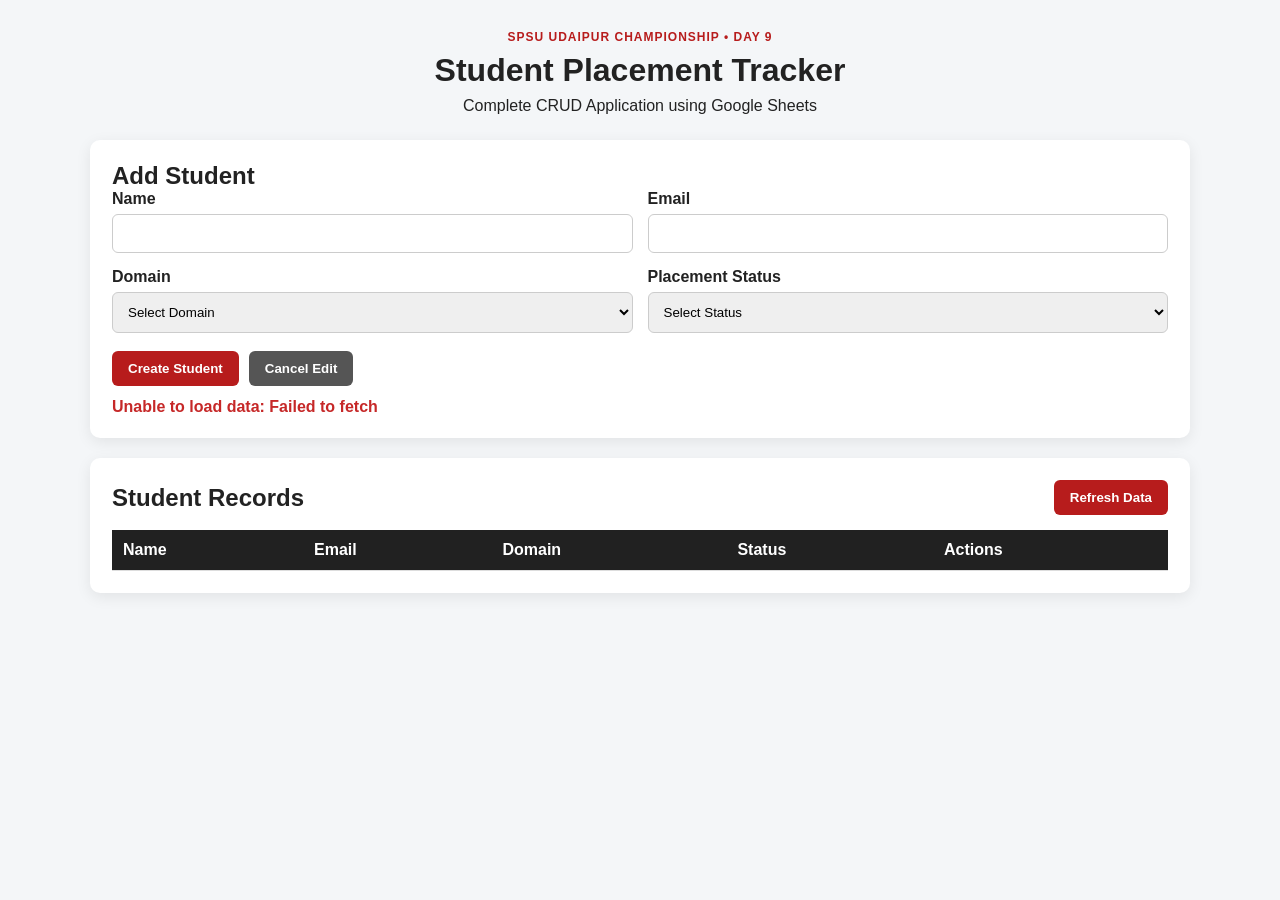
==== index.html @ 532a05fd "Initial project setup" ====
<!DOCTYPE html>
<html lang="en">
<head>
  <meta charset="UTF-8">
  <meta name="viewport" content="width=device-width, initial-scale=1.0">
  <title>SPSU Student Placement Tracker</title>
  <link rel="stylesheet" href="style.css">
</head>
<body>
  <div class="container">
    <header>
      <p class="eyebrow">SPSU UDAIPUR CHAMPIONSHIP • DAY 9</p>
      <h1>Student Placement Tracker</h1>
      <p>Complete CRUD Application using Google Sheets</p>
    </header>

    <section class="card">
      <h2 id="formTitle">Add Student</h2>
      <form id="studentForm">
        <input type="hidden" id="studentId">
        <div class="grid">
          <div>
            <label>Name</label>
            <input type="text" id="name" required>
          </div>
          <div>
            <label>Email</label>
            <input type="email" id="email" required>
          </div>
          <div>
            <label>Domain</label>
            <select id="domain" required>
              <option value="">Select Domain</option>
              <option>Java Full Stack</option>
              <option>Data Analytics</option>
              <option>Python</option>
              <option>Cloud</option>
              <option>UI/UX</option>
            </select>
          </div>
          <div>
            <label>Placement Status</label>
            <select id="status" required>
              <option value="">Select Status</option>
              <option>Learning</option>
              <option>Interview Ready</option>
              <option>Placed</option>
            </select>
          </div>
        </div>
        <div class="actions">
          <button type="submit" id="submitBtn">Create Student</button>
          <button type="button" class="secondary" onclick="resetForm()">
            Cancel Edit
          </button>
        </div>
      </form>
      <p id="message"></p>
    </section>

    <section class="card">
      <div class="tableHeader">
        <h2>Student Records</h2>
        <button onclick="loadStudents()">Refresh Data</button>
      </div>
      <div class="tableWrapper">
        <table>
          <thead>
            <tr>
              <th>Name</th>
              <th>Email</th>
              <th>Domain</th>
              <th>Status</th>
              <th>Actions</th>
            </tr>
          </thead>
          <tbody id="studentTableBody"></tbody>
        </table>
      </div>
    </section>
  </div>
  <script src="script.js"></script>
</body>
</html>
---- style.css ----
* {
  box-sizing: border-box;
  margin: 0;
  padding: 0;
  font-family: Arial, sans-serif;
}

body {
  background: #f4f6f8;
  color: #222;
  padding: 30px 15px;
}

.container {
  max-width: 1100px;
  margin: auto;
}

header {
  text-align: center;
  margin-bottom: 25px;
}

.eyebrow {
  color: #b71c1c;
  font-weight: bold;
  letter-spacing: 1px;
  font-size: 12px;
}

h1 {
  margin: 8px 0;
}

.card {
  background: white;
  padding: 22px;
  margin-bottom: 20px;
  border-radius: 10px;
  box-shadow: 0 4px 15px rgba(0,0,0,0.08);
}

.grid {
  display: grid;
  grid-template-columns: repeat(2, 1fr);
  gap: 15px;
}

label {
  display: block;
  font-weight: bold;
  margin-bottom: 6px;
}

input, select {
  width: 100%;
  padding: 11px;
  border: 1px solid #ccc;
  border-radius: 6px;
}

.actions {
  margin-top: 18px;
  display: flex;
  gap: 10px;
}

button {
  background: #b71c1c;
  color: white;
  border: none;
  padding: 10px 16px;
  border-radius: 6px;
  cursor: pointer;
  font-weight: bold;
}

button:hover {
  opacity: 0.9;
}

.secondary {
  background: #555;
}

.tableHeader {
  display: flex;
  justify-content: space-between;
  align-items: center;
  margin-bottom: 15px;
}

.tableWrapper {
  overflow-x: auto;
}

table {
  width: 100%;
  border-collapse: collapse;
}

th {
  background: #212121;
  color: white;
}

th, td {
  padding: 11px;
  text-align: left;
  border-bottom: 1px solid #ddd;
}

.actionBtn {
  margin-right: 5px;
  padding: 7px 10px;
  font-size: 12px;
}

.editBtn {
  background: #1565c0;
}

.deleteBtn {
  background: #c62828;
}

#message {
  margin-top: 12px;
  font-weight: bold;
}

.success {
  color: #2e7d32;
}

.error {
  color: #c62828;
}

@media (max-width: 700px) {
  .grid {
    grid-template-columns: 1fr;
  }
  .tableHeader {
    flex-direction: column;
    align-items: flex-start;
    gap: 10px;
  }
}
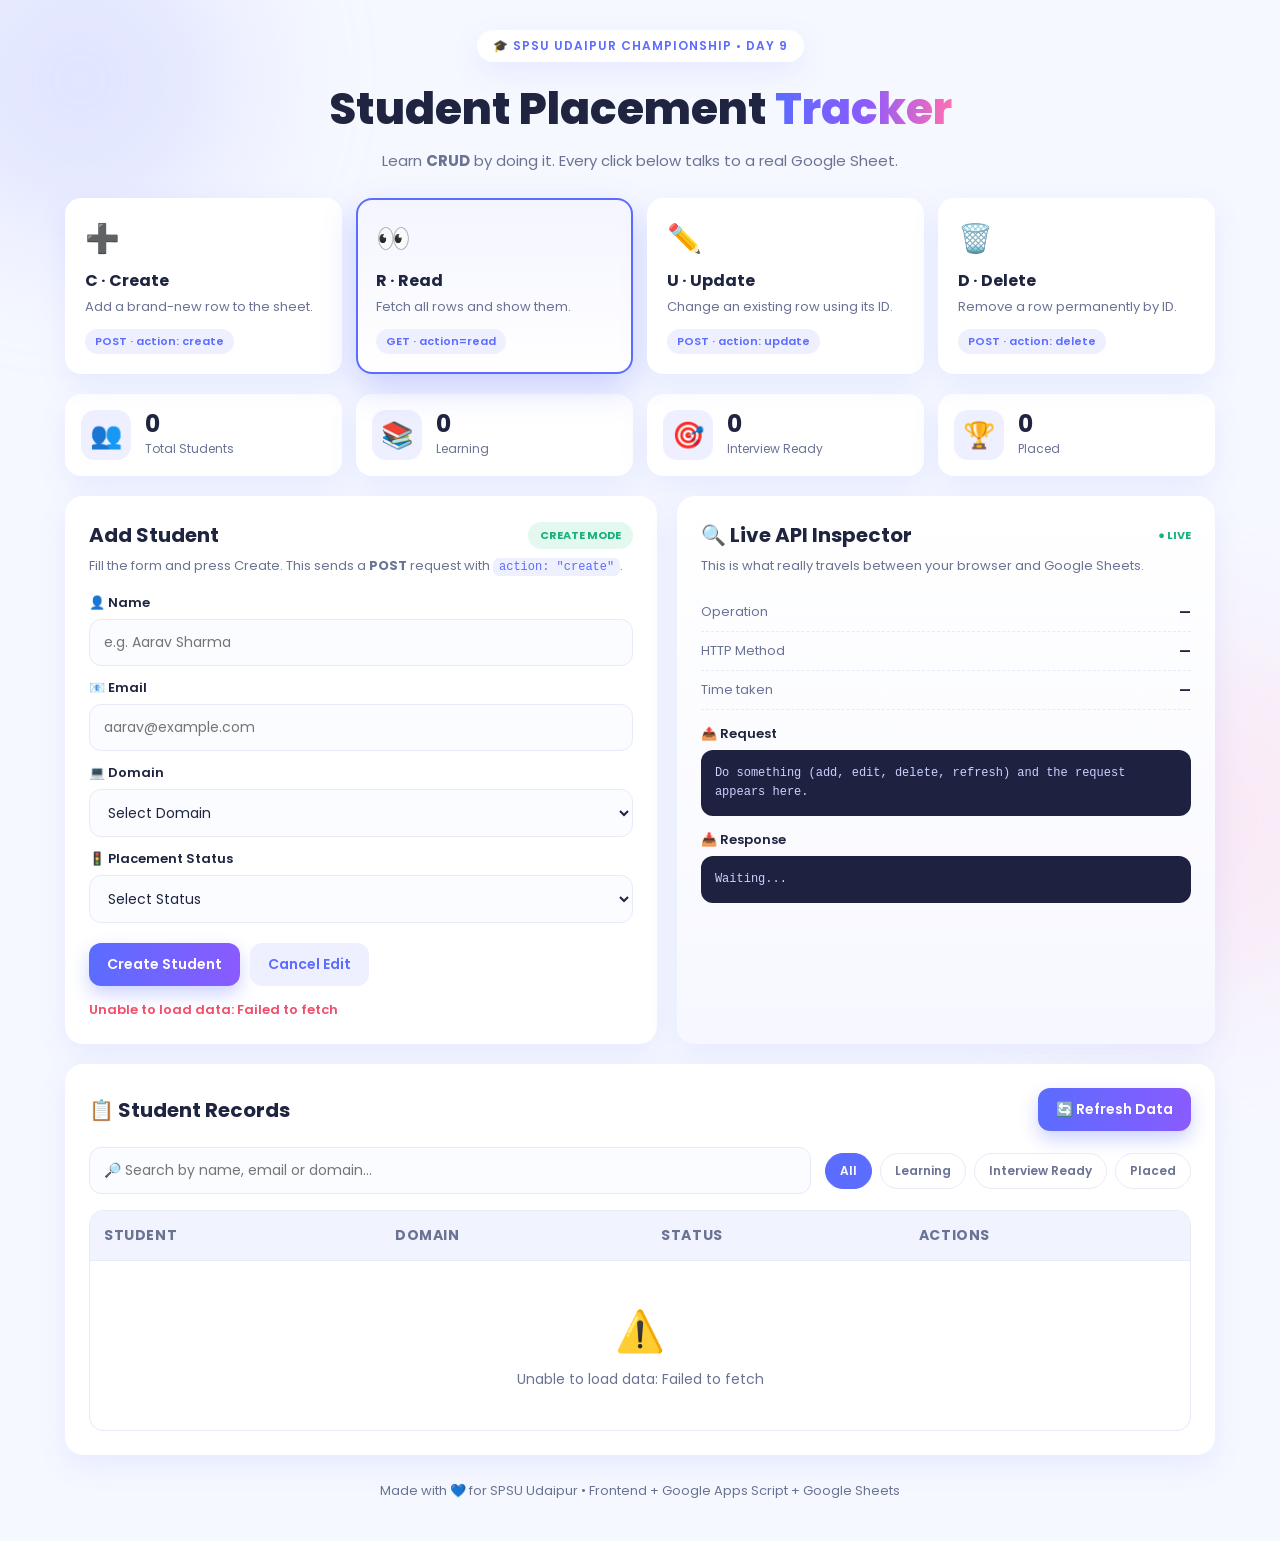
==== commit 455de142: "Update index.html" ====
--- a/index.html
+++ b/index.html
@@ -4,71 +4,146 @@
   <meta charset="UTF-8">
   <meta name="viewport" content="width=device-width, initial-scale=1.0">
   <title>SPSU Student Placement Tracker</title>
+  <link rel="preconnect" href="https://fonts.googleapis.com">
+  <link href="https://fonts.googleapis.com/css2?family=Poppins:wght@400;500;600;700;800&display=swap" rel="stylesheet">
   <link rel="stylesheet" href="style.css">
 </head>
 <body>
+  <div class="blob blob1"></div>
+  <div class="blob blob2"></div>
+
   <div class="container">
-    <header>
-      <p class="eyebrow">SPSU UDAIPUR CHAMPIONSHIP • DAY 9</p>
-      <h1>Student Placement Tracker</h1>
-      <p>Complete CRUD Application using Google Sheets</p>
+
+    <!-- HERO -->
+    <header class="hero">
+      <p class="eyebrow">🎓 SPSU UDAIPUR CHAMPIONSHIP • DAY 9</p>
+      <h1>Student Placement <span class="gradText">Tracker</span></h1>
+      <p class="sub">Learn <b>CRUD</b> by doing it. Every click below talks to a real Google Sheet.</p>
     </header>
 
-    <section class="card">
-      <h2 id="formTitle">Add Student</h2>
-      <form id="studentForm">
-        <input type="hidden" id="studentId">
-        <div class="grid">
-          <div>
-            <label>Name</label>
-            <input type="text" id="name" required>
-          </div>
-          <div>
-            <label>Email</label>
-            <input type="email" id="email" required>
-          </div>
-          <div>
-            <label>Domain</label>
-            <select id="domain" required>
-              <option value="">Select Domain</option>
-              <option>Java Full Stack</option>
-              <option>Data Analytics</option>
-              <option>Python</option>
-              <option>Cloud</option>
-              <option>UI/UX</option>
-            </select>
-          </div>
-          <div>
-            <label>Placement Status</label>
-            <select id="status" required>
-              <option value="">Select Status</option>
-              <option>Learning</option>
-              <option>Interview Ready</option>
-              <option>Placed</option>
-            </select>
-          </div>
-        </div>
-        <div class="actions">
-          <button type="submit" id="submitBtn">Create Student</button>
-          <button type="button" class="secondary" onclick="resetForm()">
-            Cancel Edit
-          </button>
-        </div>
-      </form>
-      <p id="message"></p>
+    <!-- CRUD TEACHING CARDS -->
+    <section class="crudGrid">
+      <article class="crudCard" id="crud-create">
+        <div class="crudIcon">➕</div>
+        <h3>C · Create</h3>
+        <p>Add a brand-new row to the sheet.</p>
+        <span class="tag">POST · action: create</span>
+      </article>
+      <article class="crudCard" id="crud-read">
+        <div class="crudIcon">👀</div>
+        <h3>R · Read</h3>
+        <p>Fetch all rows and show them.</p>
+        <span class="tag">GET · action=read</span>
+      </article>
+      <article class="crudCard" id="crud-update">
+        <div class="crudIcon">✏️</div>
+        <h3>U · Update</h3>
+        <p>Change an existing row using its ID.</p>
+        <span class="tag">POST · action: update</span>
+      </article>
+      <article class="crudCard" id="crud-delete">
+        <div class="crudIcon">🗑️</div>
+        <h3>D · Delete</h3>
+        <p>Remove a row permanently by ID.</p>
+        <span class="tag">POST · action: delete</span>
+      </article>
     </section>
 
+    <!-- STATS (derived from READ) -->
+    <section class="stats">
+      <div class="stat"><span class="statIcon">👥</span><div><h4 id="statTotal">0</h4><p>Total Students</p></div></div>
+      <div class="stat"><span class="statIcon">📚</span><div><h4 id="statLearning">0</h4><p>Learning</p></div></div>
+      <div class="stat"><span class="statIcon">🎯</span><div><h4 id="statReady">0</h4><p>Interview Ready</p></div></div>
+      <div class="stat"><span class="statIcon">🏆</span><div><h4 id="statPlaced">0</h4><p>Placed</p></div></div>
+    </section>
+
+    <div class="layout">
+
+      <!-- FORM -->
+      <section class="card formCard" id="formCard">
+        <div class="cardHead">
+          <h2 id="formTitle">Add Student</h2>
+          <span class="modeBadge" id="modeBadge">CREATE MODE</span>
+        </div>
+        <p class="hint" id="modeHint">Fill the form and press Create. This sends a <b>POST</b> request with <code>action: "create"</code>.</p>
+
+        <form id="studentForm">
+          <input type="hidden" id="studentId">
+
+          <label for="name">👤 Name</label>
+          <input type="text" id="name" placeholder="e.g. Aarav Sharma" required>
+
+          <label for="email">📧 Email</label>
+          <input type="email" id="email" placeholder="aarav@example.com" required>
+
+          <label for="domain">💻 Domain</label>
+          <select id="domain" required>
+            <option value="">Select Domain</option>
+            <option>Java Full Stack</option>
+            <option>Data Analytics</option>
+            <option>Python</option>
+            <option>Cloud</option>
+            <option>UI/UX</option>
+          </select>
+
+          <label for="status">🚦 Placement Status</label>
+          <select id="status" required>
+            <option value="">Select Status</option>
+            <option>Learning</option>
+            <option>Interview Ready</option>
+            <option>Placed</option>
+          </select>
+
+          <div class="actions">
+            <button type="submit" id="submitBtn" class="btn primary">Create Student</button>
+            <button type="button" id="cancelBtn" class="btn ghost">Cancel Edit</button>
+          </div>
+        </form>
+        <p id="message"></p>
+      </section>
+
+      <!-- INSPECTOR -->
+      <section class="card inspector">
+        <div class="cardHead">
+          <h2>🔍 Live API Inspector</h2>
+          <span class="pulse">● LIVE</span>
+        </div>
+        <p class="hint">This is what really travels between your browser and Google Sheets.</p>
+
+        <div class="inspRow"><span>Operation</span><b id="inspOp">—</b></div>
+        <div class="inspRow"><span>HTTP Method</span><b id="inspMethod">—</b></div>
+        <div class="inspRow"><span>Time taken</span><b id="inspTime">—</b></div>
+
+        <p class="inspLabel">📤 Request</p>
+        <pre id="inspReq">Do something (add, edit, delete, refresh) and the request appears here.</pre>
+
+        <p class="inspLabel">📥 Response</p>
+        <pre id="inspRes">Waiting...</pre>
+      </section>
+    </div>
+
+    <!-- TABLE -->
     <section class="card">
       <div class="tableHeader">
-        <h2>Student Records</h2>
-        <button onclick="loadStudents()">Refresh Data</button>
+        <h2>📋 Student Records</h2>
+        <button class="btn primary" id="refreshBtn">🔄 Refresh Data</button>
       </div>
+
+      <div class="toolbar">
+        <input type="search" id="searchInput" placeholder="🔎 Search by name, email or domain...">
+        <div class="chips" id="chips">
+          <button class="chip active" data-filter="All">All</button>
+          <button class="chip" data-filter="Learning">Learning</button>
+          <button class="chip" data-filter="Interview Ready">Interview Ready</button>
+          <button class="chip" data-filter="Placed">Placed</button>
+        </div>
+      </div>
+
       <div class="tableWrapper">
         <table>
           <thead>
             <tr>
-              <th>Name</th>
-              <th>Email</th>
+              <th>Student</th>
               <th>Domain</th>
               <th>Status</th>
               <th>Actions</th>
@@ -78,7 +153,24 @@
         </table>
       </div>
     </section>
+
+    <footer>Made with 💙 for SPSU Udaipur • Frontend + Google Apps Script + Google Sheets</footer>
   </div>
+
+  <!-- DELETE DIALOG -->
+  <div class="modalBack" id="modalBack">
+    <div class="modal">
+      <div class="modalIcon">🗑️</div>
+      <h3>Delete this student?</h3>
+      <p id="modalText">This permanently removes the row from your Google Sheet.</p>
+      <div class="actions center">
+        <button class="btn ghost" id="modalCancel">Keep it</button>
+        <button class="btn danger" id="modalConfirm">Yes, delete</button>
+      </div>
+    </div>
+  </div>
+
+  <div class="toast" id="toast"></div>
   <script src="script.js"></script>
 </body>
-</html>+</html>
--- a/style.css
+++ b/style.css
@@ -1,149 +1,170 @@
-* {
-  box-sizing: border-box;
-  margin: 0;
-  padding: 0;
-  font-family: Arial, sans-serif;
+:root {
+  --bg: #f6f8ff;
+  --card: #ffffff;
+  --text: #1f2540;
+  --muted: #6b7394;
+  --line: #e8ebf7;
+  --primary: #5b6cff;
+  --primary2: #8a5bff;
+  --green: #18b27a;
+  --amber: #f5a623;
+  --red: #ef4f6b;
+  --blue: #2f8cff;
+  --shadow: 0 10px 30px rgba(91, 108, 255, 0.10);
 }
 
+* { box-sizing: border-box; margin: 0; padding: 0; font-family: "Poppins", Arial, sans-serif; }
+
 body {
-  background: #f4f6f8;
-  color: #222;
-  padding: 30px 15px;
+  background: var(--bg);
+  color: var(--text);
+  padding: 30px 16px 40px;
+  min-height: 100vh;
+  position: relative;
+  overflow-x: hidden;
 }
 
-.container {
-  max-width: 1100px;
-  margin: auto;
+/* floating background blobs */
+.blob { position: fixed; border-radius: 50%; filter: blur(70px); opacity: .35; z-index: 0; animation: float 12s ease-in-out infinite; }
+.blob1 { width: 320px; height: 320px; background: #b9c2ff; top: -80px; left: -80px; }
+.blob2 { width: 360px; height: 360px; background: #ffd0e6; bottom: -100px; right: -100px; animation-delay: -5s; }
+@keyframes float { 0%,100% { transform: translateY(0); } 50% { transform: translateY(30px); } }
+
+.container { max-width: 1150px; margin: auto; position: relative; z-index: 1; }
+
+/* HERO */
+.hero { text-align: center; margin-bottom: 26px; animation: fadeUp .6s ease both; }
+.eyebrow { display: inline-block; background: #fff; color: var(--primary); font-weight: 600; font-size: 12px; letter-spacing: 1px; padding: 7px 16px; border-radius: 999px; box-shadow: var(--shadow); }
+.hero h1 { font-size: clamp(28px, 5vw, 44px); font-weight: 800; margin: 14px 0 8px; }
+.gradText { background: linear-gradient(90deg, var(--primary), var(--primary2), #ff6fb1); -webkit-background-clip: text; background-clip: text; color: transparent; }
+.sub { color: var(--muted); font-size: 15px; }
+
+@keyframes fadeUp { from { opacity: 0; transform: translateY(16px); } to { opacity: 1; transform: none; } }
+
+/* CRUD CARDS */
+.crudGrid { display: grid; grid-template-columns: repeat(4, 1fr); gap: 14px; margin-bottom: 20px; }
+.crudCard { background: var(--card); border: 2px solid transparent; border-radius: 16px; padding: 18px; box-shadow: var(--shadow); transition: .3s; animation: fadeUp .6s ease both; }
+.crudCard:hover { transform: translateY(-4px); }
+.crudIcon { font-size: 28px; margin-bottom: 8px; }
+.crudCard h3 { font-size: 16px; margin-bottom: 4px; }
+.crudCard p { color: var(--muted); font-size: 13px; margin-bottom: 10px; }
+.tag { display: inline-block; font-size: 11px; font-weight: 600; background: #eef0ff; color: var(--primary); padding: 4px 10px; border-radius: 999px; }
+
+.crudCard.active { border-color: var(--primary); background: linear-gradient(180deg, #f4f5ff, #fff); transform: translateY(-6px) scale(1.02); box-shadow: 0 14px 34px rgba(91,108,255,.28); }
+.crudCard.active .crudIcon { animation: pop .5s ease; }
+@keyframes pop { 50% { transform: scale(1.35) rotate(-8deg); } }
+
+/* STATS */
+.stats { display: grid; grid-template-columns: repeat(4, 1fr); gap: 14px; margin-bottom: 20px; }
+.stat { background: var(--card); border-radius: 16px; padding: 16px; display: flex; align-items: center; gap: 14px; box-shadow: var(--shadow); }
+.statIcon { font-size: 26px; width: 50px; height: 50px; display: grid; place-items: center; background: #eef0ff; border-radius: 14px; }
+.stat h4 { font-size: 24px; line-height: 1; }
+.stat p { font-size: 12px; color: var(--muted); margin-top: 4px; }
+
+/* LAYOUT */
+.layout { display: grid; grid-template-columns: 1.1fr 1fr; gap: 20px; margin-bottom: 20px; }
+
+.card { background: var(--card); padding: 24px; border-radius: 18px; box-shadow: var(--shadow); margin-bottom: 0; animation: fadeUp .6s ease both; }
+.layout + .card { margin-top: 0; }
+.cardHead { display: flex; justify-content: space-between; align-items: center; gap: 10px; margin-bottom: 6px; flex-wrap: wrap; }
+.cardHead h2, .tableHeader h2 { font-size: 20px; }
+.hint { color: var(--muted); font-size: 13px; margin-bottom: 16px; line-height: 1.6; }
+code { background: #eef0ff; color: var(--primary); padding: 2px 6px; border-radius: 6px; font-size: 12px; font-family: Consolas, monospace; }
+
+.modeBadge { font-size: 11px; font-weight: 700; padding: 5px 12px; border-radius: 999px; background: #e3f9ef; color: var(--green); transition: .3s; }
+.formCard.editing { box-shadow: 0 0 0 2px var(--amber), var(--shadow); }
+.formCard.editing .modeBadge { background: #fff3dc; color: #c17d00; }
+
+/* FORM */
+label { display: block; font-weight: 600; font-size: 13px; margin: 12px 0 6px; }
+input, select { width: 100%; padding: 12px 14px; border: 1.5px solid var(--line); border-radius: 12px; font-size: 14px; background: #fbfcff; color: var(--text); outline: none; transition: .2s; }
+input:focus, select:focus { border-color: var(--primary); box-shadow: 0 0 0 4px rgba(91,108,255,.12); background: #fff; }
+
+.actions { margin-top: 20px; display: flex; gap: 10px; flex-wrap: wrap; }
+.actions.center { justify-content: center; }
+
+.btn { border: none; padding: 11px 18px; border-radius: 12px; cursor: pointer; font-weight: 600; font-size: 14px; transition: .2s; }
+.btn:hover { transform: translateY(-2px); }
+.btn:disabled { opacity: .6; cursor: wait; transform: none; }
+.btn.primary { background: linear-gradient(90deg, var(--primary), var(--primary2)); color: #fff; box-shadow: 0 8px 18px rgba(91,108,255,.3); }
+.btn.ghost { background: #eef0ff; color: var(--primary); }
+.btn.danger { background: var(--red); color: #fff; box-shadow: 0 8px 18px rgba(239,79,107,.3); }
+
+#message { margin-top: 14px; font-weight: 600; font-size: 13px; min-height: 18px; }
+.success { color: var(--green); }
+.error { color: var(--red); }
+
+/* INSPECTOR */
+.inspector { background: linear-gradient(180deg, #ffffff, #f7f8ff); }
+.pulse { color: var(--green); font-size: 11px; font-weight: 700; animation: blink 1.4s infinite; }
+@keyframes blink { 50% { opacity: .35; } }
+.inspRow { display: flex; justify-content: space-between; padding: 9px 0; border-bottom: 1px dashed var(--line); font-size: 13px; }
+.inspRow span { color: var(--muted); }
+.inspLabel { margin: 14px 0 6px; font-weight: 600; font-size: 13px; }
+pre { background: #1e2140; color: #c9d1ff; padding: 14px; border-radius: 12px; font-size: 12px; line-height: 1.6; overflow: auto; max-height: 150px; white-space: pre-wrap; word-break: break-word; font-family: Consolas, monospace; }
+
+/* TABLE */
+.tableHeader { display: flex; justify-content: space-between; align-items: center; margin-bottom: 16px; flex-wrap: wrap; gap: 10px; }
+.toolbar { display: flex; gap: 14px; align-items: center; margin-bottom: 16px; flex-wrap: wrap; }
+.toolbar input { flex: 1; min-width: 220px; }
+.chips { display: flex; gap: 8px; flex-wrap: wrap; }
+.chip { border: 1.5px solid var(--line); background: #fff; color: var(--muted); padding: 8px 14px; border-radius: 999px; font-size: 12px; font-weight: 600; cursor: pointer; transition: .2s; }
+.chip:hover { border-color: var(--primary); color: var(--primary); }
+.chip.active { background: var(--primary); border-color: var(--primary); color: #fff; }
+
+.tableWrapper { overflow-x: auto; border: 1px solid var(--line); border-radius: 14px; }
+table { width: 100%; border-collapse: collapse; min-width: 640px; }
+th { background: #f1f3ff; color: var(--muted); font-size: 12px; text-transform: uppercase; letter-spacing: .6px; }
+th, td { padding: 14px; text-align: left; border-bottom: 1px solid var(--line); font-size: 14px; }
+tbody tr { transition: .2s; animation: fadeUp .4s ease both; }
+tbody tr:hover { background: #f8f9ff; }
+tbody tr:last-child td { border-bottom: none; }
+
+.person { display: flex; align-items: center; gap: 12px; }
+.avatar { width: 40px; height: 40px; border-radius: 50%; display: grid; place-items: center; color: #fff; font-weight: 700; font-size: 14px; flex-shrink: 0; }
+.pName { font-weight: 600; }
+.pEmail { font-size: 12px; color: var(--muted); }
+
+.pill { display: inline-block; padding: 5px 12px; border-radius: 999px; font-size: 12px; font-weight: 600; }
+.pill.learning { background: #e5f1ff; color: var(--blue); }
+.pill.ready { background: #fff3dc; color: #c17d00; }
+.pill.placed { background: #e3f9ef; color: var(--green); }
+
+.actionBtn { border: none; padding: 7px 12px; border-radius: 10px; font-size: 12px; font-weight: 600; cursor: pointer; margin-right: 6px; transition: .2s; }
+.actionBtn:hover { transform: translateY(-2px); }
+.editBtn { background: #e5f1ff; color: var(--blue); }
+.deleteBtn { background: #ffe6eb; color: var(--red); }
+
+.empty { text-align: center; padding: 40px 10px !important; color: var(--muted); }
+.empty span { display: block; font-size: 40px; margin-bottom: 8px; }
+
+.skeleton { height: 14px; border-radius: 8px; background: linear-gradient(90deg, #eef0fb 25%, #f8f9ff 50%, #eef0fb 75%); background-size: 200% 100%; animation: shimmer 1.2s infinite; }
+@keyframes shimmer { to { background-position: -200% 0; } }
+
+footer { text-align: center; color: var(--muted); font-size: 13px; margin-top: 26px; }
+
+/* MODAL */
+.modalBack { position: fixed; inset: 0; background: rgba(31,37,64,.45); backdrop-filter: blur(4px); display: none; place-items: center; z-index: 50; padding: 16px; }
+.modalBack.show { display: grid; }
+.modal { background: #fff; padding: 28px; border-radius: 20px; max-width: 400px; width: 100%; text-align: center; animation: fadeUp .3s ease; }
+.modalIcon { font-size: 44px; margin-bottom: 8px; }
+.modal h3 { margin-bottom: 8px; }
+.modal p { color: var(--muted); font-size: 14px; line-height: 1.6; }
+
+/* TOAST */
+.toast { position: fixed; bottom: 24px; left: 50%; transform: translate(-50%, 100px); background: #1e2140; color: #fff; padding: 12px 22px; border-radius: 999px; font-size: 14px; font-weight: 500; opacity: 0; transition: .4s; z-index: 60; box-shadow: 0 10px 30px rgba(0,0,0,.25); max-width: 90vw; }
+.toast.show { transform: translate(-50%, 0); opacity: 1; }
+
+/* CONFETTI */
+.confetti { position: fixed; top: -20px; font-size: 22px; z-index: 70; pointer-events: none; animation: fall 2.2s ease-in forwards; }
+@keyframes fall { to { transform: translateY(105vh) rotate(540deg); opacity: .8; } }
+
+/* RESPONSIVE */
+@media (max-width: 900px) {
+  .crudGrid, .stats { grid-template-columns: repeat(2, 1fr); }
+  .layout { grid-template-columns: 1fr; }
 }
-
-header {
-  text-align: center;
-  margin-bottom: 25px;
+@media (max-width: 480px) {
+  .crudGrid, .stats { grid-template-columns: 1fr; }
+  .card { padding: 18px; }
 }
-
-.eyebrow {
-  color: #b71c1c;
-  font-weight: bold;
-  letter-spacing: 1px;
-  font-size: 12px;
-}
-
-h1 {
-  margin: 8px 0;
-}
-
-.card {
-  background: white;
-  padding: 22px;
-  margin-bottom: 20px;
-  border-radius: 10px;
-  box-shadow: 0 4px 15px rgba(0,0,0,0.08);
-}
-
-.grid {
-  display: grid;
-  grid-template-columns: repeat(2, 1fr);
-  gap: 15px;
-}
-
-label {
-  display: block;
-  font-weight: bold;
-  margin-bottom: 6px;
-}
-
-input, select {
-  width: 100%;
-  padding: 11px;
-  border: 1px solid #ccc;
-  border-radius: 6px;
-}
-
-.actions {
-  margin-top: 18px;
-  display: flex;
-  gap: 10px;
-}
-
-button {
-  background: #b71c1c;
-  color: white;
-  border: none;
-  padding: 10px 16px;
-  border-radius: 6px;
-  cursor: pointer;
-  font-weight: bold;
-}
-
-button:hover {
-  opacity: 0.9;
-}
-
-.secondary {
-  background: #555;
-}
-
-.tableHeader {
-  display: flex;
-  justify-content: space-between;
-  align-items: center;
-  margin-bottom: 15px;
-}
-
-.tableWrapper {
-  overflow-x: auto;
-}
-
-table {
-  width: 100%;
-  border-collapse: collapse;
-}
-
-th {
-  background: #212121;
-  color: white;
-}
-
-th, td {
-  padding: 11px;
-  text-align: left;
-  border-bottom: 1px solid #ddd;
-}
-
-.actionBtn {
-  margin-right: 5px;
-  padding: 7px 10px;
-  font-size: 12px;
-}
-
-.editBtn {
-  background: #1565c0;
-}
-
-.deleteBtn {
-  background: #c62828;
-}
-
-#message {
-  margin-top: 12px;
-  font-weight: bold;
-}
-
-.success {
-  color: #2e7d32;
-}
-
-.error {
-  color: #c62828;
-}
-
-@media (max-width: 700px) {
-  .grid {
-    grid-template-columns: 1fr;
-  }
-  .tableHeader {
-    flex-direction: column;
-    align-items: flex-start;
-    gap: 10px;
-  }
-}
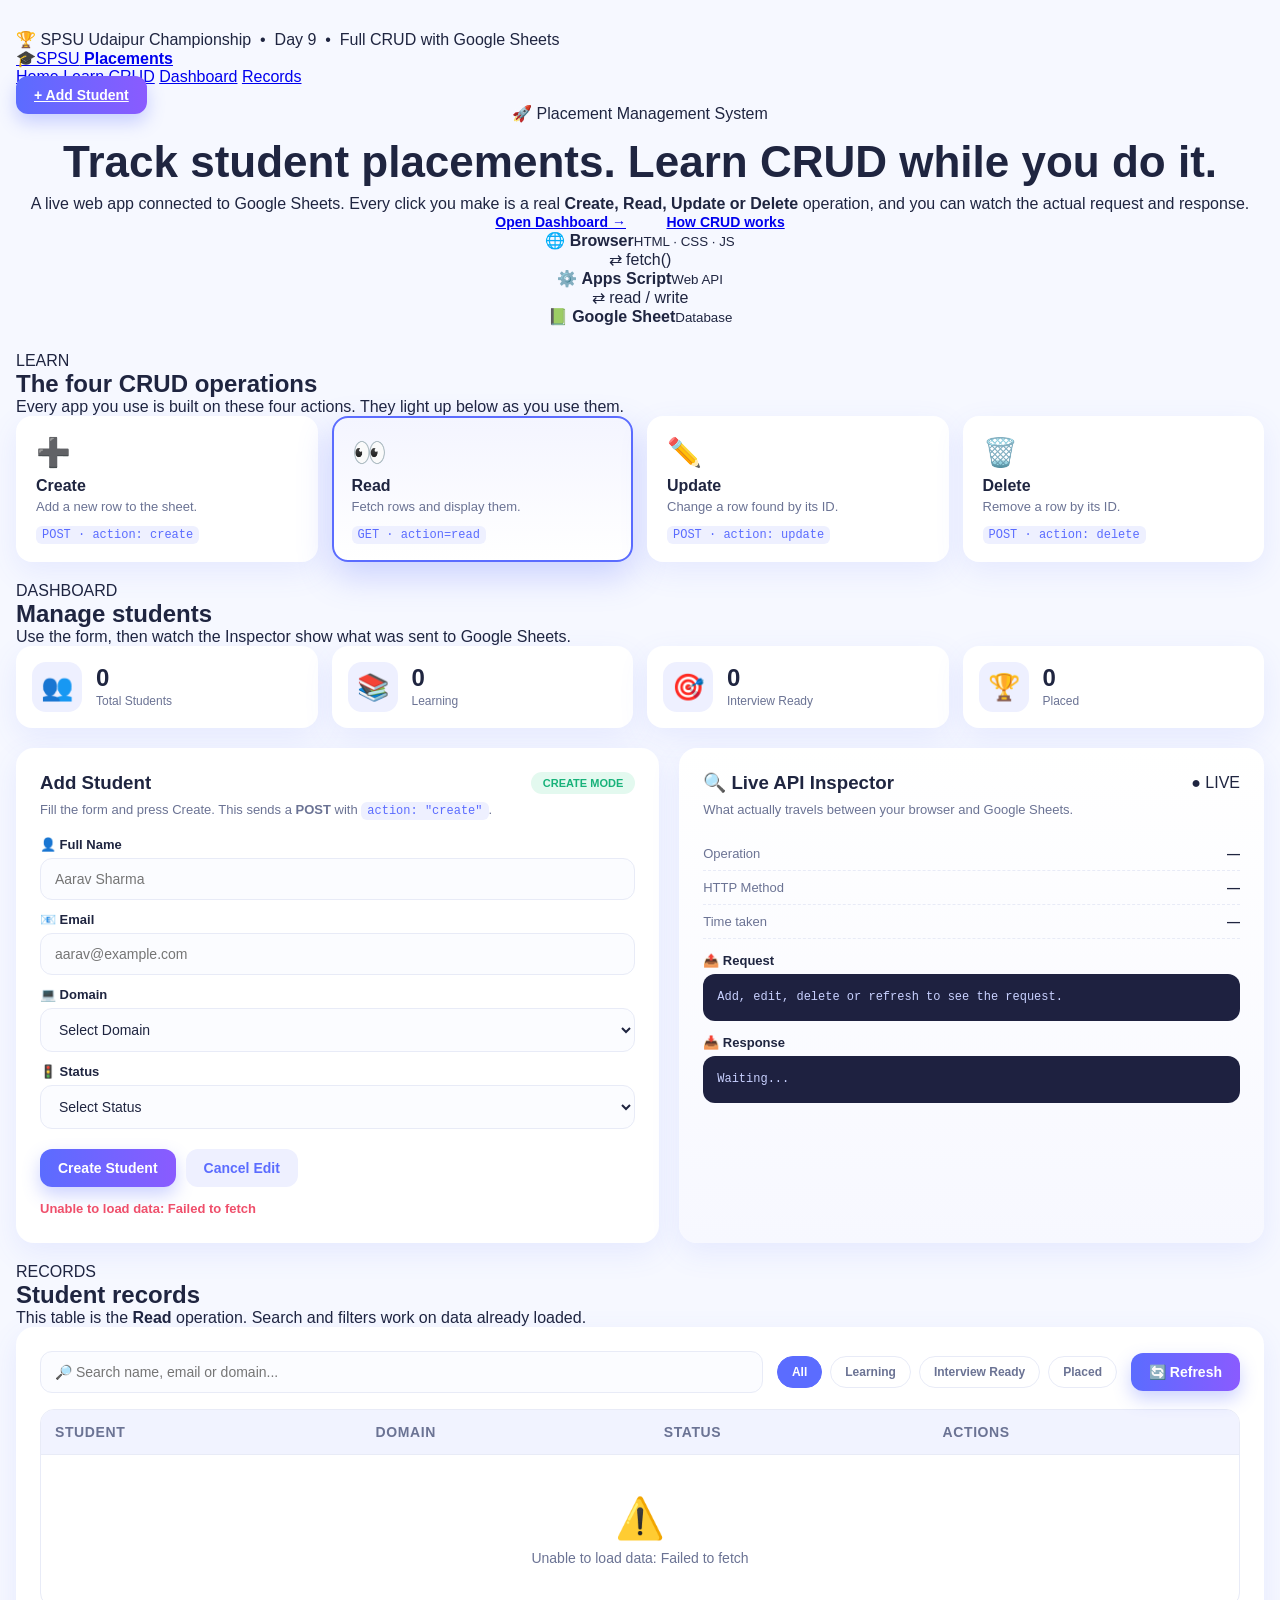
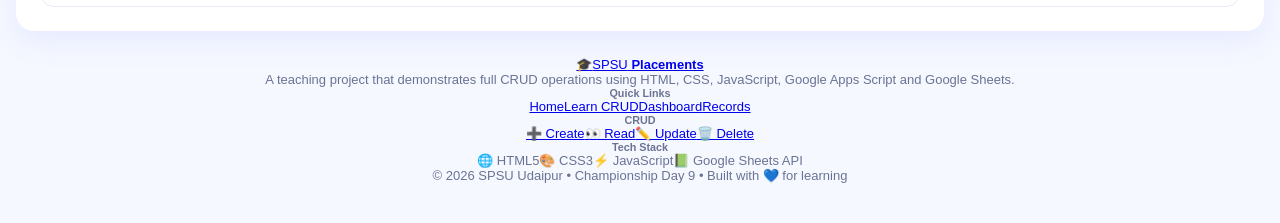
==== commit e18e1fdb: "Update index.html" ====
--- a/index.html
+++ b/index.html
@@ -4,160 +4,143 @@
   <meta charset="UTF-8">
   <meta name="viewport" content="width=device-width, initial-scale=1.0">
   <title>SPSU Student Placement Tracker</title>
-  <link rel="preconnect" href="https://fonts.googleapis.com">
-  <link href="https://fonts.googleapis.com/css2?family=Poppins:wght@400;500;600;700;800&display=swap" rel="stylesheet">
+  <link href="https://fonts.googleapis.com/css2?family=Inter:wght@400;500;600;700;800&display=swap" rel="stylesheet">
   <link rel="stylesheet" href="style.css">
 </head>
 <body>
-  <div class="blob blob1"></div>
-  <div class="blob blob2"></div>
 
-  <div class="container">
+  <div class="topbar">🏆 SPSU Udaipur Championship &nbsp;•&nbsp; Day 9 &nbsp;•&nbsp; Full CRUD with Google Sheets</div>
 
-    <!-- HERO -->
-    <header class="hero">
-      <p class="eyebrow">🎓 SPSU UDAIPUR CHAMPIONSHIP • DAY 9</p>
-      <h1>Student Placement <span class="gradText">Tracker</span></h1>
-      <p class="sub">Learn <b>CRUD</b> by doing it. Every click below talks to a real Google Sheet.</p>
-    </header>
+  <nav class="navbar">
+    <div class="wrap navInner">
+      <a href="#home" class="brand"><span class="logo">🎓</span><span>SPSU<b> Placements</b></span></a>
+      <div class="navLinks">
+        <a href="#home">Home</a>
+        <a href="#learn">Learn CRUD</a>
+        <a href="#dashboard">Dashboard</a>
+        <a href="#records">Records</a>
+      </div>
+      <a href="#dashboard" class="btn primary small">+ Add Student</a>
+    </div>
+  </nav>
 
-    <!-- CRUD TEACHING CARDS -->
-    <section class="crudGrid">
-      <article class="crudCard" id="crud-create">
-        <div class="crudIcon">➕</div>
-        <h3>C · Create</h3>
-        <p>Add a brand-new row to the sheet.</p>
-        <span class="tag">POST · action: create</span>
-      </article>
-      <article class="crudCard" id="crud-read">
-        <div class="crudIcon">👀</div>
-        <h3>R · Read</h3>
-        <p>Fetch all rows and show them.</p>
-        <span class="tag">GET · action=read</span>
-      </article>
-      <article class="crudCard" id="crud-update">
-        <div class="crudIcon">✏️</div>
-        <h3>U · Update</h3>
-        <p>Change an existing row using its ID.</p>
-        <span class="tag">POST · action: update</span>
-      </article>
-      <article class="crudCard" id="crud-delete">
-        <div class="crudIcon">🗑️</div>
-        <h3>D · Delete</h3>
-        <p>Remove a row permanently by ID.</p>
-        <span class="tag">POST · action: delete</span>
-      </article>
-    </section>
-
-    <!-- STATS (derived from READ) -->
-    <section class="stats">
-      <div class="stat"><span class="statIcon">👥</span><div><h4 id="statTotal">0</h4><p>Total Students</p></div></div>
-      <div class="stat"><span class="statIcon">📚</span><div><h4 id="statLearning">0</h4><p>Learning</p></div></div>
-      <div class="stat"><span class="statIcon">🎯</span><div><h4 id="statReady">0</h4><p>Interview Ready</p></div></div>
-      <div class="stat"><span class="statIcon">🏆</span><div><h4 id="statPlaced">0</h4><p>Placed</p></div></div>
-    </section>
-
-    <div class="layout">
-
-      <!-- FORM -->
-      <section class="card formCard" id="formCard">
-        <div class="cardHead">
-          <h2 id="formTitle">Add Student</h2>
-          <span class="modeBadge" id="modeBadge">CREATE MODE</span>
-        </div>
-        <p class="hint" id="modeHint">Fill the form and press Create. This sends a <b>POST</b> request with <code>action: "create"</code>.</p>
-
-        <form id="studentForm">
-          <input type="hidden" id="studentId">
-
-          <label for="name">👤 Name</label>
-          <input type="text" id="name" placeholder="e.g. Aarav Sharma" required>
-
-          <label for="email">📧 Email</label>
-          <input type="email" id="email" placeholder="aarav@example.com" required>
-
-          <label for="domain">💻 Domain</label>
-          <select id="domain" required>
-            <option value="">Select Domain</option>
-            <option>Java Full Stack</option>
-            <option>Data Analytics</option>
-            <option>Python</option>
-            <option>Cloud</option>
-            <option>UI/UX</option>
-          </select>
-
-          <label for="status">🚦 Placement Status</label>
-          <select id="status" required>
-            <option value="">Select Status</option>
-            <option>Learning</option>
-            <option>Interview Ready</option>
-            <option>Placed</option>
-          </select>
-
-          <div class="actions">
-            <button type="submit" id="submitBtn" class="btn primary">Create Student</button>
-            <button type="button" id="cancelBtn" class="btn ghost">Cancel Edit</button>
-          </div>
-        </form>
-        <p id="message"></p>
-      </section>
-
-      <!-- INSPECTOR -->
-      <section class="card inspector">
-        <div class="cardHead">
-          <h2>🔍 Live API Inspector</h2>
-          <span class="pulse">● LIVE</span>
-        </div>
-        <p class="hint">This is what really travels between your browser and Google Sheets.</p>
-
-        <div class="inspRow"><span>Operation</span><b id="inspOp">—</b></div>
-        <div class="inspRow"><span>HTTP Method</span><b id="inspMethod">—</b></div>
-        <div class="inspRow"><span>Time taken</span><b id="inspTime">—</b></div>
-
-        <p class="inspLabel">📤 Request</p>
-        <pre id="inspReq">Do something (add, edit, delete, refresh) and the request appears here.</pre>
-
-        <p class="inspLabel">📥 Response</p>
-        <pre id="inspRes">Waiting...</pre>
-      </section>
-    </div>
-
-    <!-- TABLE -->
-    <section class="card">
-      <div class="tableHeader">
-        <h2>📋 Student Records</h2>
-        <button class="btn primary" id="refreshBtn">🔄 Refresh Data</button>
-      </div>
-
-      <div class="toolbar">
-        <input type="search" id="searchInput" placeholder="🔎 Search by name, email or domain...">
-        <div class="chips" id="chips">
-          <button class="chip active" data-filter="All">All</button>
-          <button class="chip" data-filter="Learning">Learning</button>
-          <button class="chip" data-filter="Interview Ready">Interview Ready</button>
-          <button class="chip" data-filter="Placed">Placed</button>
+  <header class="hero" id="home">
+    <div class="wrap heroInner">
+      <div class="heroText">
+        <span class="badge">🚀 Placement Management System</span>
+        <h1>Track student placements. <span class="grad">Learn CRUD</span> while you do it.</h1>
+        <p>A live web app connected to Google Sheets. Every click you make is a real <b>Create, Read, Update or Delete</b> operation, and you can watch the actual request and response.</p>
+        <div class="heroBtns">
+          <a href="#dashboard" class="btn light">Open Dashboard →</a>
+          <a href="#learn" class="btn outline">How CRUD works</a>
         </div>
       </div>
+      <div class="heroArt">
+        <div class="flow">
+          <div class="flowItem">🌐 <b>Browser</b><small>HTML · CSS · JS</small></div>
+          <div class="arrow">⇄ fetch()</div>
+          <div class="flowItem">⚙️ <b>Apps Script</b><small>Web API</small></div>
+          <div class="arrow">⇄ read / write</div>
+          <div class="flowItem">📗 <b>Google Sheet</b><small>Database</small></div>
+        </div>
+      </div>
+    </div>
+  </header>
 
-      <div class="tableWrapper">
-        <table>
-          <thead>
-            <tr>
-              <th>Student</th>
-              <th>Domain</th>
-              <th>Status</th>
-              <th>Actions</th>
-            </tr>
-          </thead>
-          <tbody id="studentTableBody"></tbody>
-        </table>
+  <main class="wrap">
+
+    <section id="learn" class="section">
+      <div class="secHead"><span class="kicker">LEARN</span><h2>The four CRUD operations</h2><p>Every app you use is built on these four actions. They light up below as you use them.</p></div>
+      <div class="crudGrid">
+        <article class="crudCard c1" id="crud-create"><div class="crudIcon">➕</div><h3>Create</h3><p>Add a new row to the sheet.</p><code>POST · action: create</code></article>
+        <article class="crudCard c2" id="crud-read"><div class="crudIcon">👀</div><h3>Read</h3><p>Fetch rows and display them.</p><code>GET · action=read</code></article>
+        <article class="crudCard c3" id="crud-update"><div class="crudIcon">✏️</div><h3>Update</h3><p>Change a row found by its ID.</p><code>POST · action: update</code></article>
+        <article class="crudCard c4" id="crud-delete"><div class="crudIcon">🗑️</div><h3>Delete</h3><p>Remove a row by its ID.</p><code>POST · action: delete</code></article>
       </div>
     </section>
 
-    <footer>Made with 💙 for SPSU Udaipur • Frontend + Google Apps Script + Google Sheets</footer>
-  </div>
+    <section id="dashboard" class="section">
+      <div class="secHead"><span class="kicker">DASHBOARD</span><h2>Manage students</h2><p>Use the form, then watch the Inspector show what was sent to Google Sheets.</p></div>
 
-  <!-- DELETE DIALOG -->
+      <div class="stats">
+        <div class="stat"><span class="statIcon bg1">👥</span><div><h4 id="statTotal">0</h4><p>Total Students</p></div></div>
+        <div class="stat"><span class="statIcon bg2">📚</span><div><h4 id="statLearning">0</h4><p>Learning</p></div></div>
+        <div class="stat"><span class="statIcon bg3">🎯</span><div><h4 id="statReady">0</h4><p>Interview Ready</p></div></div>
+        <div class="stat"><span class="statIcon bg4">🏆</span><div><h4 id="statPlaced">0</h4><p>Placed</p></div></div>
+      </div>
+
+      <div class="layout">
+        <div class="card formCard" id="formCard">
+          <div class="cardHead"><h3 id="formTitle">Add Student</h3><span class="modeBadge" id="modeBadge">CREATE MODE</span></div>
+          <p class="hint" id="modeHint">Fill the form and press Create. This sends a <b>POST</b> with <code>action: "create"</code>.</p>
+          <form id="studentForm">
+            <input type="hidden" id="studentId">
+            <div class="two">
+              <div><label for="name">👤 Full Name</label><input type="text" id="name" placeholder="Aarav Sharma" required></div>
+              <div><label for="email">📧 Email</label><input type="email" id="email" placeholder="aarav@example.com" required></div>
+              <div><label for="domain">💻 Domain</label>
+                <select id="domain" required><option value="">Select Domain</option><option>Java Full Stack</option><option>Data Analytics</option><option>Python</option><option>Cloud</option><option>UI/UX</option></select></div>
+              <div><label for="status">🚦 Status</label>
+                <select id="status" required><option value="">Select Status</option><option>Learning</option><option>Interview Ready</option><option>Placed</option></select></div>
+            </div>
+            <div class="actions">
+              <button type="submit" id="submitBtn" class="btn primary">Create Student</button>
+              <button type="button" id="cancelBtn" class="btn ghost">Cancel Edit</button>
+            </div>
+          </form>
+          <p id="message"></p>
+        </div>
+
+        <div class="card inspector">
+          <div class="cardHead"><h3>🔍 Live API Inspector</h3><span class="live">● LIVE</span></div>
+          <p class="hint">What actually travels between your browser and Google Sheets.</p>
+          <div class="inspRow"><span>Operation</span><b id="inspOp">—</b></div>
+          <div class="inspRow"><span>HTTP Method</span><b id="inspMethod">—</b></div>
+          <div class="inspRow"><span>Time taken</span><b id="inspTime">—</b></div>
+          <p class="inspLabel">📤 Request</p>
+          <pre id="inspReq">Add, edit, delete or refresh to see the request.</pre>
+          <p class="inspLabel">📥 Response</p>
+          <pre id="inspRes">Waiting...</pre>
+        </div>
+      </div>
+    </section>
+
+    <section id="records" class="section">
+      <div class="secHead"><span class="kicker">RECORDS</span><h2>Student records</h2><p>This table is the <b>Read</b> operation. Search and filters work on data already loaded.</p></div>
+      <div class="card">
+        <div class="toolbar">
+          <input type="search" id="searchInput" placeholder="🔎 Search name, email or domain...">
+          <div class="chips" id="chips">
+            <button class="chip active" data-filter="All">All</button>
+            <button class="chip" data-filter="Learning">Learning</button>
+            <button class="chip" data-filter="Interview Ready">Interview Ready</button>
+            <button class="chip" data-filter="Placed">Placed</button>
+          </div>
+          <button class="btn primary small" id="refreshBtn">🔄 Refresh</button>
+        </div>
+        <div class="tableWrapper">
+          <table>
+            <thead><tr><th>Student</th><th>Domain</th><th>Status</th><th>Actions</th></tr></thead>
+            <tbody id="studentTableBody"></tbody>
+          </table>
+        </div>
+      </div>
+    </section>
+  </main>
+
+  <footer class="footer">
+    <div class="wrap footGrid">
+      <div>
+        <a href="#home" class="brand light"><span class="logo">🎓</span><span>SPSU<b> Placements</b></span></a>
+        <p class="footAbout">A teaching project that demonstrates full CRUD operations using HTML, CSS, JavaScript, Google Apps Script and Google Sheets.</p>
+      </div>
+      <div><h5>Quick Links</h5><a href="#home">Home</a><a href="#learn">Learn CRUD</a><a href="#dashboard">Dashboard</a><a href="#records">Records</a></div>
+      <div><h5>CRUD</h5><a href="#learn">➕ Create</a><a href="#learn">👀 Read</a><a href="#learn">✏️ Update</a><a href="#learn">🗑️ Delete</a></div>
+      <div><h5>Tech Stack</h5><span>🌐 HTML5</span><span>🎨 CSS3</span><span>⚡ JavaScript</span><span>📗 Google Sheets API</span></div>
+    </div>
+    <div class="footBottom">© 2026 SPSU Udaipur • Championship Day 9 • Built with 💙 for learning</div>
+  </footer>
+
   <div class="modalBack" id="modalBack">
     <div class="modal">
       <div class="modalIcon">🗑️</div>
@@ -169,8 +152,8 @@
       </div>
     </div>
   </div>
+  <div class="toast" id="toast"></div>
 
-  <div class="toast" id="toast"></div>
   <script src="script.js"></script>
 </body>
 </html>
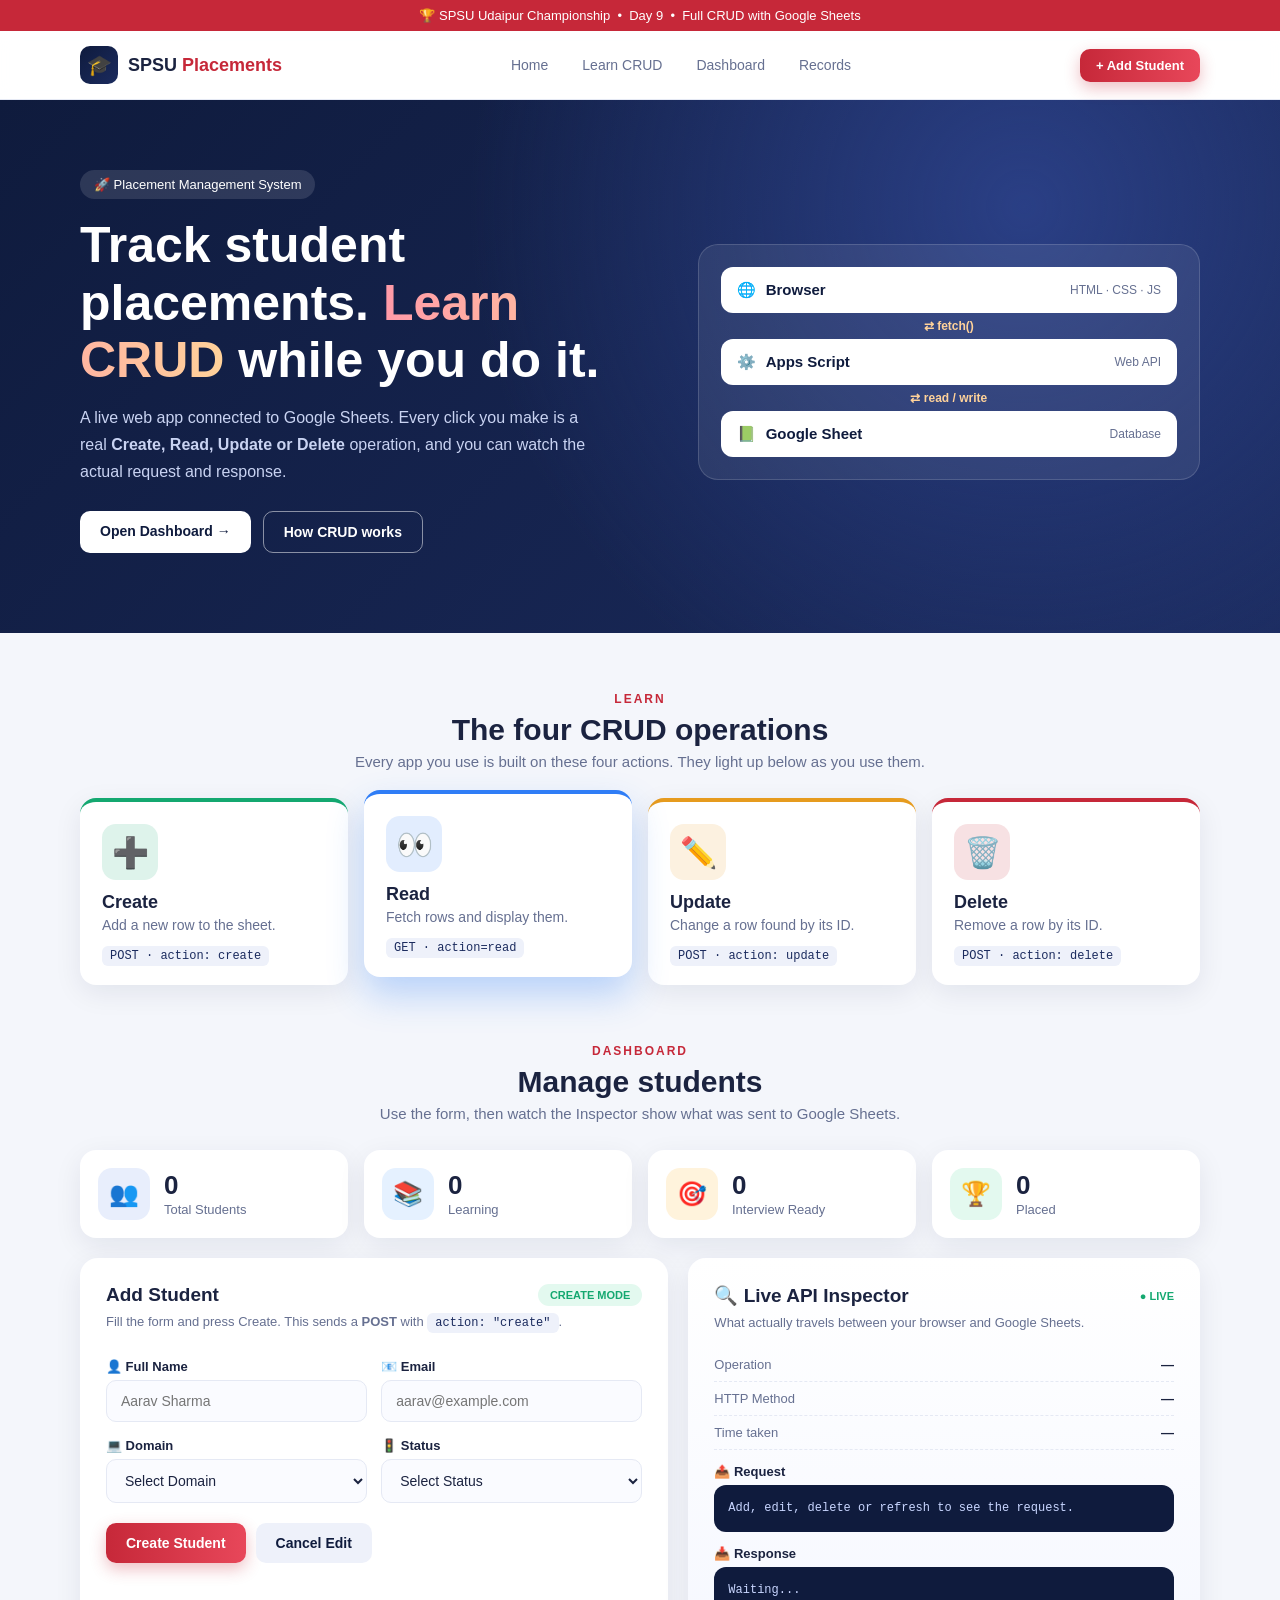
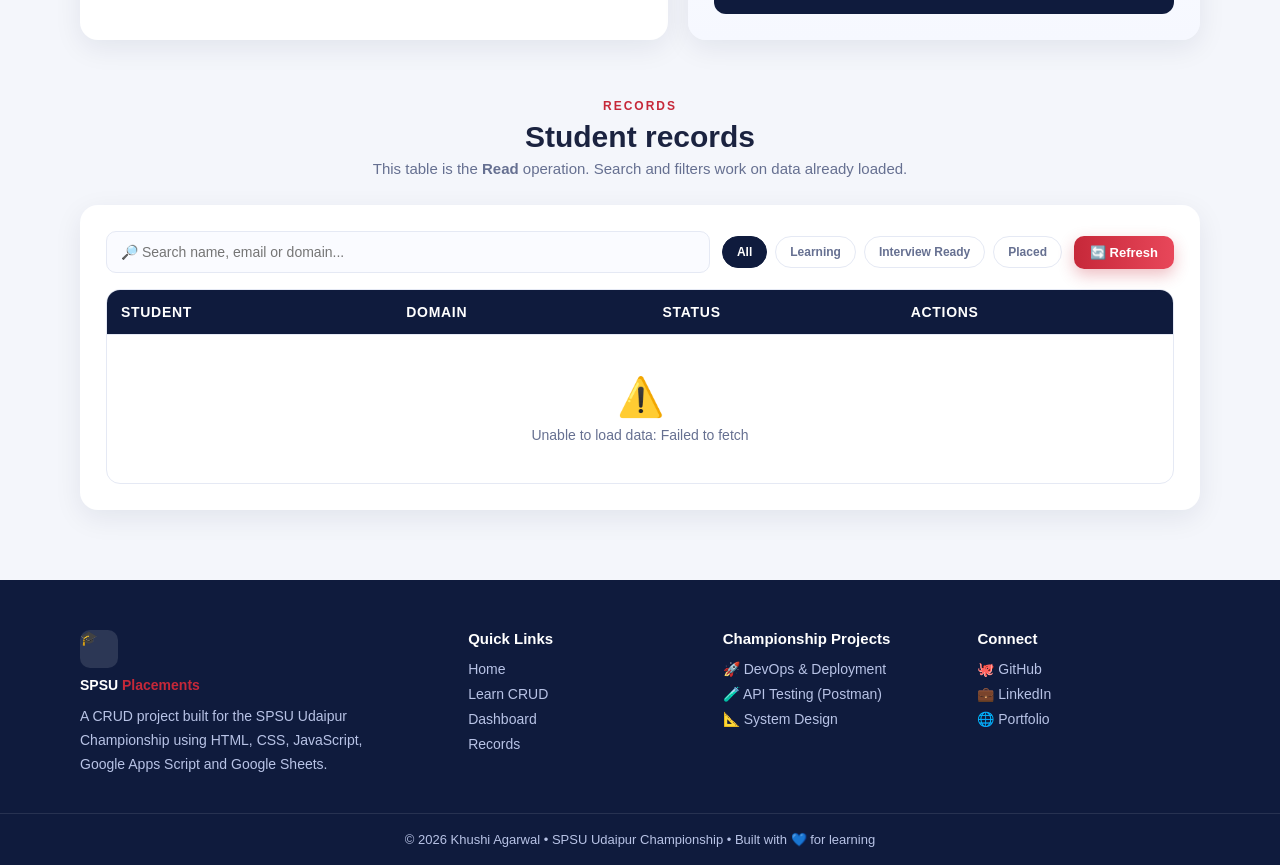
==== commit fc044024: "Update index.html" ====
--- a/index.html
+++ b/index.html
@@ -132,13 +132,26 @@
     <div class="wrap footGrid">
       <div>
         <a href="#home" class="brand light"><span class="logo">🎓</span><span>SPSU<b> Placements</b></span></a>
-        <p class="footAbout">A teaching project that demonstrates full CRUD operations using HTML, CSS, JavaScript, Google Apps Script and Google Sheets.</p>
+        <p class="footAbout">A CRUD project built for the SPSU Udaipur Championship using HTML, CSS, JavaScript, Google Apps Script and Google Sheets.</p>
       </div>
-      <div><h5>Quick Links</h5><a href="#home">Home</a><a href="#learn">Learn CRUD</a><a href="#dashboard">Dashboard</a><a href="#records">Records</a></div>
-      <div><h5>CRUD</h5><a href="#learn">➕ Create</a><a href="#learn">👀 Read</a><a href="#learn">✏️ Update</a><a href="#learn">🗑️ Delete</a></div>
-      <div><h5>Tech Stack</h5><span>🌐 HTML5</span><span>🎨 CSS3</span><span>⚡ JavaScript</span><span>📗 Google Sheets API</span></div>
+      <div>
+        <h5>Quick Links</h5>
+        <a href="#home">Home</a><a href="#learn">Learn CRUD</a><a href="#dashboard">Dashboard</a><a href="#records">Records</a>
+      </div>
+      <div>
+        <h5>Championship Projects</h5>
+        <a href="projects/devops/index.html">🚀 DevOps &amp; Deployment</a>
+        <a href="projects/api-testing/index.html">🧪 API Testing (Postman)</a>
+        <a href="projects/system-design/index.html">📐 System Design</a>
+      </div>
+      <div>
+        <h5>Connect</h5>
+        <a href="https://github.com/Khuhsirox25" target="_blank" rel="noopener">🐙 GitHub</a>
+        <a href="https://www.linkedin.com/in/khushi-agarwal-5745a8314/" target="_blank" rel="noopener">💼 LinkedIn</a>
+        <a href="https://khuhsirox25.github.io/portfolio_new/" target="_blank" rel="noopener">🌐 Portfolio</a>
+      </div>
     </div>
-    <div class="footBottom">© 2026 SPSU Udaipur • Championship Day 9 • Built with 💙 for learning</div>
+    <div class="footBottom">© 2026 Khushi Agarwal • SPSU Udaipur Championship • Built with 💙 for learning</div>
   </footer>
 
   <div class="modalBack" id="modalBack">
--- a/style.css
+++ b/style.css
@@ -1,170 +1,157 @@
-:root {
-  --bg: #f6f8ff;
-  --card: #ffffff;
-  --text: #1f2540;
-  --muted: #6b7394;
-  --line: #e8ebf7;
-  --primary: #5b6cff;
-  --primary2: #8a5bff;
-  --green: #18b27a;
-  --amber: #f5a623;
-  --red: #ef4f6b;
-  --blue: #2f8cff;
-  --shadow: 0 10px 30px rgba(91, 108, 255, 0.10);
-}
+:root{--navy:#0f1b3d;--navy2:#1b2b5e;--red:#c62839;--red2:#e8475a;--bg:#f4f6fb;--text:#1b2340;--muted:#667091;--line:#e5e9f4;--green:#14a870;--amber:#e69b1e;--blue:#2f7df6;--shadow:0 8px 28px rgba(15,27,61,.08)}
+*{box-sizing:border-box;margin:0;padding:0;font-family:"Inter",Arial,sans-serif}
+html{scroll-behavior:smooth;scroll-padding-top:80px}
+body{background:var(--bg);color:var(--text)}
+a{text-decoration:none;color:inherit}
+.wrap{max-width:1160px;margin:auto;padding:0 20px}
 
-* { box-sizing: border-box; margin: 0; padding: 0; font-family: "Poppins", Arial, sans-serif; }
+/* TOP BAR + NAVBAR */
+.topbar{background:var(--red);color:#fff;text-align:center;font-size:13px;font-weight:500;padding:8px 12px}
+.navbar{position:sticky;top:0;z-index:40;background:rgba(255,255,255,.92);backdrop-filter:blur(10px);border-bottom:1px solid var(--line)}
+.navInner{display:flex;align-items:center;justify-content:space-between;height:68px;gap:16px}
+.brand{display:flex;align-items:center;gap:10px;font-weight:600;font-size:18px}
+.brand b{color:var(--red)}
+.logo{width:38px;height:38px;display:grid;place-items:center;background:linear-gradient(135deg,var(--navy),var(--navy2));border-radius:10px;font-size:20px}
+.navLinks{display:flex;gap:6px}
+.navLinks a{padding:8px 14px;border-radius:8px;font-weight:500;font-size:14px;color:var(--muted);transition:.2s}
+.navLinks a:hover{background:#eef1fa;color:var(--navy)}
 
-body {
-  background: var(--bg);
-  color: var(--text);
-  padding: 30px 16px 40px;
-  min-height: 100vh;
-  position: relative;
-  overflow-x: hidden;
-}
-
-/* floating background blobs */
-.blob { position: fixed; border-radius: 50%; filter: blur(70px); opacity: .35; z-index: 0; animation: float 12s ease-in-out infinite; }
-.blob1 { width: 320px; height: 320px; background: #b9c2ff; top: -80px; left: -80px; }
-.blob2 { width: 360px; height: 360px; background: #ffd0e6; bottom: -100px; right: -100px; animation-delay: -5s; }
-@keyframes float { 0%,100% { transform: translateY(0); } 50% { transform: translateY(30px); } }
-
-.container { max-width: 1150px; margin: auto; position: relative; z-index: 1; }
+/* BUTTONS */
+.btn{border:none;padding:12px 20px;border-radius:10px;cursor:pointer;font-weight:600;font-size:14px;transition:.2s;display:inline-block}
+.btn:hover{transform:translateY(-2px)}
+.btn:disabled{opacity:.6;cursor:wait;transform:none}
+.btn.small{padding:9px 16px;font-size:13px}
+.btn.primary{background:linear-gradient(90deg,var(--red),var(--red2));color:#fff;box-shadow:0 6px 16px rgba(198,40,57,.3)}
+.btn.light{background:#fff;color:var(--navy)}
+.btn.outline{border:1.5px solid rgba(255,255,255,.5);color:#fff;background:transparent}
+.btn.ghost{background:#eef1fa;color:var(--navy)}
+.btn.danger{background:var(--red);color:#fff}
 
 /* HERO */
-.hero { text-align: center; margin-bottom: 26px; animation: fadeUp .6s ease both; }
-.eyebrow { display: inline-block; background: #fff; color: var(--primary); font-weight: 600; font-size: 12px; letter-spacing: 1px; padding: 7px 16px; border-radius: 999px; box-shadow: var(--shadow); }
-.hero h1 { font-size: clamp(28px, 5vw, 44px); font-weight: 800; margin: 14px 0 8px; }
-.gradText { background: linear-gradient(90deg, var(--primary), var(--primary2), #ff6fb1); -webkit-background-clip: text; background-clip: text; color: transparent; }
-.sub { color: var(--muted); font-size: 15px; }
+.hero{background:radial-gradient(circle at 80% 20%,#2a3f85,transparent 50%),linear-gradient(135deg,var(--navy),var(--navy2));color:#fff;padding:70px 0 80px}
+.heroInner{display:grid;grid-template-columns:1.15fr 1fr;gap:40px;align-items:center}
+.badge{display:inline-block;background:rgba(255,255,255,.12);padding:7px 14px;border-radius:999px;font-size:13px;font-weight:500}
+.hero h1{font-size:clamp(30px,4.6vw,50px);line-height:1.15;font-weight:800;margin:18px 0 14px}
+.grad{background:linear-gradient(90deg,#ff9aa8,#ffd29a);-webkit-background-clip:text;background-clip:text;color:transparent}
+.hero p{color:#c9d3f2;line-height:1.7;max-width:520px}
+.heroBtns{display:flex;gap:12px;margin-top:26px;flex-wrap:wrap}
+.flow{background:rgba(255,255,255,.08);border:1px solid rgba(255,255,255,.15);border-radius:20px;padding:22px;display:flex;flex-direction:column;gap:6px;align-items:stretch}
+.flowItem{background:#fff;color:var(--navy);padding:14px 16px;border-radius:12px;display:flex;align-items:center;gap:10px;font-size:15px}
+.flowItem small{margin-left:auto;color:var(--muted);font-size:12px}
+.arrow{text-align:center;font-size:12px;color:#ffd29a;font-weight:600;animation:bob 1.6s ease-in-out infinite}
+@keyframes bob{50%{transform:translateY(4px)}}
 
-@keyframes fadeUp { from { opacity: 0; transform: translateY(16px); } to { opacity: 1; transform: none; } }
+/* SECTIONS */
+.section{padding:56px 0 0}
+.secHead{text-align:center;margin-bottom:28px}
+.kicker{color:var(--red);font-weight:700;font-size:12px;letter-spacing:2px}
+.secHead h2{font-size:30px;margin:6px 0}
+.secHead p{color:var(--muted);font-size:15px}
 
 /* CRUD CARDS */
-.crudGrid { display: grid; grid-template-columns: repeat(4, 1fr); gap: 14px; margin-bottom: 20px; }
-.crudCard { background: var(--card); border: 2px solid transparent; border-radius: 16px; padding: 18px; box-shadow: var(--shadow); transition: .3s; animation: fadeUp .6s ease both; }
-.crudCard:hover { transform: translateY(-4px); }
-.crudIcon { font-size: 28px; margin-bottom: 8px; }
-.crudCard h3 { font-size: 16px; margin-bottom: 4px; }
-.crudCard p { color: var(--muted); font-size: 13px; margin-bottom: 10px; }
-.tag { display: inline-block; font-size: 11px; font-weight: 600; background: #eef0ff; color: var(--primary); padding: 4px 10px; border-radius: 999px; }
-
-.crudCard.active { border-color: var(--primary); background: linear-gradient(180deg, #f4f5ff, #fff); transform: translateY(-6px) scale(1.02); box-shadow: 0 14px 34px rgba(91,108,255,.28); }
-.crudCard.active .crudIcon { animation: pop .5s ease; }
-@keyframes pop { 50% { transform: scale(1.35) rotate(-8deg); } }
+.crudGrid{display:grid;grid-template-columns:repeat(4,1fr);gap:16px}
+.crudCard{background:#fff;border-radius:16px;padding:22px;border-top:4px solid var(--c);box-shadow:var(--shadow);transition:.3s}
+.c1{--c:var(--green)}.c2{--c:var(--blue)}.c3{--c:var(--amber)}.c4{--c:var(--red)}
+.crudIcon{font-size:30px;width:56px;height:56px;display:grid;place-items:center;border-radius:14px;background:color-mix(in srgb,var(--c) 14%,white);margin-bottom:12px}
+.crudCard h3{font-size:18px;margin-bottom:4px}
+.crudCard p{color:var(--muted);font-size:14px;margin-bottom:12px}
+code{background:#eef1fa;color:var(--navy2);padding:3px 8px;border-radius:6px;font-size:12px;font-family:Consolas,monospace}
+.crudCard.active{transform:translateY(-8px);box-shadow:0 18px 36px color-mix(in srgb,var(--c) 30%,transparent)}
+.crudCard.active .crudIcon{animation:pop .5s}
+@keyframes pop{50%{transform:scale(1.3) rotate(-8deg)}}
 
 /* STATS */
-.stats { display: grid; grid-template-columns: repeat(4, 1fr); gap: 14px; margin-bottom: 20px; }
-.stat { background: var(--card); border-radius: 16px; padding: 16px; display: flex; align-items: center; gap: 14px; box-shadow: var(--shadow); }
-.statIcon { font-size: 26px; width: 50px; height: 50px; display: grid; place-items: center; background: #eef0ff; border-radius: 14px; }
-.stat h4 { font-size: 24px; line-height: 1; }
-.stat p { font-size: 12px; color: var(--muted); margin-top: 4px; }
+.stats{display:grid;grid-template-columns:repeat(4,1fr);gap:16px;margin-bottom:20px}
+.stat{background:#fff;border-radius:16px;padding:18px;display:flex;align-items:center;gap:14px;box-shadow:var(--shadow)}
+.statIcon{width:52px;height:52px;display:grid;place-items:center;border-radius:14px;font-size:24px}
+.bg1{background:#e8eefc}.bg2{background:#e5f1ff}.bg3{background:#fff3dc}.bg4{background:#e3f9ef}
+.stat h4{font-size:26px;line-height:1}
+.stat p{font-size:13px;color:var(--muted);margin-top:4px}
 
-/* LAYOUT */
-.layout { display: grid; grid-template-columns: 1.1fr 1fr; gap: 20px; margin-bottom: 20px; }
-
-.card { background: var(--card); padding: 24px; border-radius: 18px; box-shadow: var(--shadow); margin-bottom: 0; animation: fadeUp .6s ease both; }
-.layout + .card { margin-top: 0; }
-.cardHead { display: flex; justify-content: space-between; align-items: center; gap: 10px; margin-bottom: 6px; flex-wrap: wrap; }
-.cardHead h2, .tableHeader h2 { font-size: 20px; }
-.hint { color: var(--muted); font-size: 13px; margin-bottom: 16px; line-height: 1.6; }
-code { background: #eef0ff; color: var(--primary); padding: 2px 6px; border-radius: 6px; font-size: 12px; font-family: Consolas, monospace; }
-
-.modeBadge { font-size: 11px; font-weight: 700; padding: 5px 12px; border-radius: 999px; background: #e3f9ef; color: var(--green); transition: .3s; }
-.formCard.editing { box-shadow: 0 0 0 2px var(--amber), var(--shadow); }
-.formCard.editing .modeBadge { background: #fff3dc; color: #c17d00; }
-
-/* FORM */
-label { display: block; font-weight: 600; font-size: 13px; margin: 12px 0 6px; }
-input, select { width: 100%; padding: 12px 14px; border: 1.5px solid var(--line); border-radius: 12px; font-size: 14px; background: #fbfcff; color: var(--text); outline: none; transition: .2s; }
-input:focus, select:focus { border-color: var(--primary); box-shadow: 0 0 0 4px rgba(91,108,255,.12); background: #fff; }
-
-.actions { margin-top: 20px; display: flex; gap: 10px; flex-wrap: wrap; }
-.actions.center { justify-content: center; }
-
-.btn { border: none; padding: 11px 18px; border-radius: 12px; cursor: pointer; font-weight: 600; font-size: 14px; transition: .2s; }
-.btn:hover { transform: translateY(-2px); }
-.btn:disabled { opacity: .6; cursor: wait; transform: none; }
-.btn.primary { background: linear-gradient(90deg, var(--primary), var(--primary2)); color: #fff; box-shadow: 0 8px 18px rgba(91,108,255,.3); }
-.btn.ghost { background: #eef0ff; color: var(--primary); }
-.btn.danger { background: var(--red); color: #fff; box-shadow: 0 8px 18px rgba(239,79,107,.3); }
-
-#message { margin-top: 14px; font-weight: 600; font-size: 13px; min-height: 18px; }
-.success { color: var(--green); }
-.error { color: var(--red); }
+/* CARDS + FORM */
+.layout{display:grid;grid-template-columns:1.15fr 1fr;gap:20px}
+.card{background:#fff;padding:26px;border-radius:18px;box-shadow:var(--shadow)}
+.cardHead{display:flex;justify-content:space-between;align-items:center;gap:10px;flex-wrap:wrap;margin-bottom:6px}
+.cardHead h3{font-size:19px}
+.hint{color:var(--muted);font-size:13px;line-height:1.6;margin-bottom:14px}
+.modeBadge{font-size:11px;font-weight:700;padding:5px 12px;border-radius:999px;background:#e3f9ef;color:var(--green)}
+.formCard.editing{box-shadow:0 0 0 2px var(--amber),var(--shadow)}
+.formCard.editing .modeBadge{background:#fff3dc;color:#b97800}
+.two{display:grid;grid-template-columns:1fr 1fr;gap:4px 14px}
+label{display:block;font-weight:600;font-size:13px;margin:12px 0 6px}
+input,select{width:100%;padding:12px 14px;border:1.5px solid var(--line);border-radius:10px;font-size:14px;background:#fafbff;color:var(--text);outline:none;transition:.2s}
+input:focus,select:focus{border-color:var(--navy2);box-shadow:0 0 0 4px rgba(27,43,94,.1);background:#fff}
+.actions{margin-top:20px;display:flex;gap:10px;flex-wrap:wrap}
+.actions.center{justify-content:center}
+#message{margin-top:14px;font-weight:600;font-size:13px;min-height:18px}
+.success{color:var(--green)}.error{color:var(--red)}
 
 /* INSPECTOR */
-.inspector { background: linear-gradient(180deg, #ffffff, #f7f8ff); }
-.pulse { color: var(--green); font-size: 11px; font-weight: 700; animation: blink 1.4s infinite; }
-@keyframes blink { 50% { opacity: .35; } }
-.inspRow { display: flex; justify-content: space-between; padding: 9px 0; border-bottom: 1px dashed var(--line); font-size: 13px; }
-.inspRow span { color: var(--muted); }
-.inspLabel { margin: 14px 0 6px; font-weight: 600; font-size: 13px; }
-pre { background: #1e2140; color: #c9d1ff; padding: 14px; border-radius: 12px; font-size: 12px; line-height: 1.6; overflow: auto; max-height: 150px; white-space: pre-wrap; word-break: break-word; font-family: Consolas, monospace; }
+.inspector{background:linear-gradient(180deg,#fff,#f6f8ff)}
+.live{color:var(--green);font-size:11px;font-weight:700;animation:blink 1.4s infinite}
+@keyframes blink{50%{opacity:.3}}
+.inspRow{display:flex;justify-content:space-between;padding:9px 0;border-bottom:1px dashed var(--line);font-size:13px}
+.inspRow span{color:var(--muted)}
+.inspLabel{margin:14px 0 6px;font-weight:600;font-size:13px}
+pre{background:var(--navy);color:#c9d6ff;padding:14px;border-radius:12px;font-size:12px;line-height:1.6;overflow:auto;max-height:150px;white-space:pre-wrap;word-break:break-word;font-family:Consolas,monospace}
 
 /* TABLE */
-.tableHeader { display: flex; justify-content: space-between; align-items: center; margin-bottom: 16px; flex-wrap: wrap; gap: 10px; }
-.toolbar { display: flex; gap: 14px; align-items: center; margin-bottom: 16px; flex-wrap: wrap; }
-.toolbar input { flex: 1; min-width: 220px; }
-.chips { display: flex; gap: 8px; flex-wrap: wrap; }
-.chip { border: 1.5px solid var(--line); background: #fff; color: var(--muted); padding: 8px 14px; border-radius: 999px; font-size: 12px; font-weight: 600; cursor: pointer; transition: .2s; }
-.chip:hover { border-color: var(--primary); color: var(--primary); }
-.chip.active { background: var(--primary); border-color: var(--primary); color: #fff; }
+.toolbar{display:flex;gap:12px;align-items:center;flex-wrap:wrap;margin-bottom:16px}
+.toolbar input{flex:1;min-width:220px}
+.chips{display:flex;gap:8px;flex-wrap:wrap}
+.chip{border:1.5px solid var(--line);background:#fff;color:var(--muted);padding:8px 14px;border-radius:999px;font-size:12px;font-weight:600;cursor:pointer;transition:.2s}
+.chip:hover{border-color:var(--navy2);color:var(--navy)}
+.chip.active{background:var(--navy);border-color:var(--navy);color:#fff}
+.tableWrapper{overflow-x:auto;border:1px solid var(--line);border-radius:14px}
+table{width:100%;border-collapse:collapse;min-width:640px}
+th{background:var(--navy);color:#fff;font-size:12px;text-transform:uppercase;letter-spacing:.7px}
+th,td{padding:14px;text-align:left;border-bottom:1px solid var(--line);font-size:14px}
+tbody tr:hover{background:#f7f9ff}
+tbody tr:last-child td{border-bottom:none}
+.person{display:flex;align-items:center;gap:12px}
+.avatar{width:40px;height:40px;border-radius:50%;display:grid;place-items:center;color:#fff;font-weight:700;font-size:14px;flex-shrink:0}
+.pName{font-weight:600}.pEmail{font-size:12px;color:var(--muted)}
+.pill{display:inline-block;padding:5px 12px;border-radius:999px;font-size:12px;font-weight:600}
+.pill.learning{background:#e5f1ff;color:var(--blue)}
+.pill.ready{background:#fff3dc;color:#b97800}
+.pill.placed{background:#e3f9ef;color:var(--green)}
+.actionBtn{border:none;padding:7px 12px;border-radius:8px;font-size:12px;font-weight:600;cursor:pointer;margin-right:6px;transition:.2s}
+.actionBtn:hover{transform:translateY(-2px)}
+.editBtn{background:#e5f1ff;color:var(--blue)}
+.deleteBtn{background:#ffe6ea;color:var(--red)}
+.empty{text-align:center;padding:40px 10px!important;color:var(--muted)}
+.empty span{display:block;font-size:38px;margin-bottom:8px}
+.skeleton{height:14px;border-radius:8px;background:linear-gradient(90deg,#eef0fb 25%,#f8f9ff 50%,#eef0fb 75%);background-size:200% 100%;animation:shimmer 1.2s infinite}
+@keyframes shimmer{to{background-position:-200% 0}}
 
-.tableWrapper { overflow-x: auto; border: 1px solid var(--line); border-radius: 14px; }
-table { width: 100%; border-collapse: collapse; min-width: 640px; }
-th { background: #f1f3ff; color: var(--muted); font-size: 12px; text-transform: uppercase; letter-spacing: .6px; }
-th, td { padding: 14px; text-align: left; border-bottom: 1px solid var(--line); font-size: 14px; }
-tbody tr { transition: .2s; animation: fadeUp .4s ease both; }
-tbody tr:hover { background: #f8f9ff; }
-tbody tr:last-child td { border-bottom: none; }
+/* FOOTER */
+.footer{background:var(--navy);color:#b8c3e6;margin-top:70px;padding-top:50px}
+.footGrid{display:grid;grid-template-columns:1.6fr 1fr 1fr 1fr;gap:32px;padding-bottom:36px}
+.brand.light{color:#fff;margin-bottom:12px}
+.brand.light .logo{background:rgba(255,255,255,.12)}
+.footAbout{font-size:14px;line-height:1.7;max-width:320px}
+.footGrid h5{color:#fff;font-size:15px;margin-bottom:14px}
+.footGrid a,.footGrid span{display:block;font-size:14px;margin-bottom:9px;transition:.2s}
+.footGrid a:hover{color:#fff;padding-left:4px}
+.footBottom{border-top:1px solid rgba(255,255,255,.1);text-align:center;padding:18px;font-size:13px}
 
-.person { display: flex; align-items: center; gap: 12px; }
-.avatar { width: 40px; height: 40px; border-radius: 50%; display: grid; place-items: center; color: #fff; font-weight: 700; font-size: 14px; flex-shrink: 0; }
-.pName { font-weight: 600; }
-.pEmail { font-size: 12px; color: var(--muted); }
-
-.pill { display: inline-block; padding: 5px 12px; border-radius: 999px; font-size: 12px; font-weight: 600; }
-.pill.learning { background: #e5f1ff; color: var(--blue); }
-.pill.ready { background: #fff3dc; color: #c17d00; }
-.pill.placed { background: #e3f9ef; color: var(--green); }
-
-.actionBtn { border: none; padding: 7px 12px; border-radius: 10px; font-size: 12px; font-weight: 600; cursor: pointer; margin-right: 6px; transition: .2s; }
-.actionBtn:hover { transform: translateY(-2px); }
-.editBtn { background: #e5f1ff; color: var(--blue); }
-.deleteBtn { background: #ffe6eb; color: var(--red); }
-
-.empty { text-align: center; padding: 40px 10px !important; color: var(--muted); }
-.empty span { display: block; font-size: 40px; margin-bottom: 8px; }
-
-.skeleton { height: 14px; border-radius: 8px; background: linear-gradient(90deg, #eef0fb 25%, #f8f9ff 50%, #eef0fb 75%); background-size: 200% 100%; animation: shimmer 1.2s infinite; }
-@keyframes shimmer { to { background-position: -200% 0; } }
-
-footer { text-align: center; color: var(--muted); font-size: 13px; margin-top: 26px; }
-
-/* MODAL */
-.modalBack { position: fixed; inset: 0; background: rgba(31,37,64,.45); backdrop-filter: blur(4px); display: none; place-items: center; z-index: 50; padding: 16px; }
-.modalBack.show { display: grid; }
-.modal { background: #fff; padding: 28px; border-radius: 20px; max-width: 400px; width: 100%; text-align: center; animation: fadeUp .3s ease; }
-.modalIcon { font-size: 44px; margin-bottom: 8px; }
-.modal h3 { margin-bottom: 8px; }
-.modal p { color: var(--muted); font-size: 14px; line-height: 1.6; }
-
-/* TOAST */
-.toast { position: fixed; bottom: 24px; left: 50%; transform: translate(-50%, 100px); background: #1e2140; color: #fff; padding: 12px 22px; border-radius: 999px; font-size: 14px; font-weight: 500; opacity: 0; transition: .4s; z-index: 60; box-shadow: 0 10px 30px rgba(0,0,0,.25); max-width: 90vw; }
-.toast.show { transform: translate(-50%, 0); opacity: 1; }
-
-/* CONFETTI */
-.confetti { position: fixed; top: -20px; font-size: 22px; z-index: 70; pointer-events: none; animation: fall 2.2s ease-in forwards; }
-@keyframes fall { to { transform: translateY(105vh) rotate(540deg); opacity: .8; } }
+/* MODAL + TOAST */
+.modalBack{position:fixed;inset:0;background:rgba(15,27,61,.5);backdrop-filter:blur(4px);display:none;place-items:center;z-index:60;padding:16px}
+.modalBack.show{display:grid}
+.modal{background:#fff;padding:30px;border-radius:20px;max-width:400px;width:100%;text-align:center}
+.modalIcon{font-size:44px;margin-bottom:8px}
+.modal p{color:var(--muted);font-size:14px;line-height:1.6;margin-top:8px}
+.toast{position:fixed;bottom:24px;left:50%;transform:translate(-50%,100px);background:var(--navy);color:#fff;padding:12px 22px;border-radius:999px;font-size:14px;opacity:0;transition:.4s;z-index:70;box-shadow:0 10px 30px rgba(0,0,0,.25)}
+.toast.show{transform:translate(-50%,0);opacity:1}
 
 /* RESPONSIVE */
-@media (max-width: 900px) {
-  .crudGrid, .stats { grid-template-columns: repeat(2, 1fr); }
-  .layout { grid-template-columns: 1fr; }
+@media(max-width:900px){
+  .heroInner,.layout{grid-template-columns:1fr}
+  .crudGrid,.stats{grid-template-columns:repeat(2,1fr)}
+  .footGrid{grid-template-columns:1fr 1fr}
+  .navLinks{display:none}
 }
-@media (max-width: 480px) {
-  .crudGrid, .stats { grid-template-columns: 1fr; }
-  .card { padding: 18px; }
+@media(max-width:520px){
+  .crudGrid,.stats,.two,.footGrid{grid-template-columns:1fr}
+  .card{padding:18px}
 }
